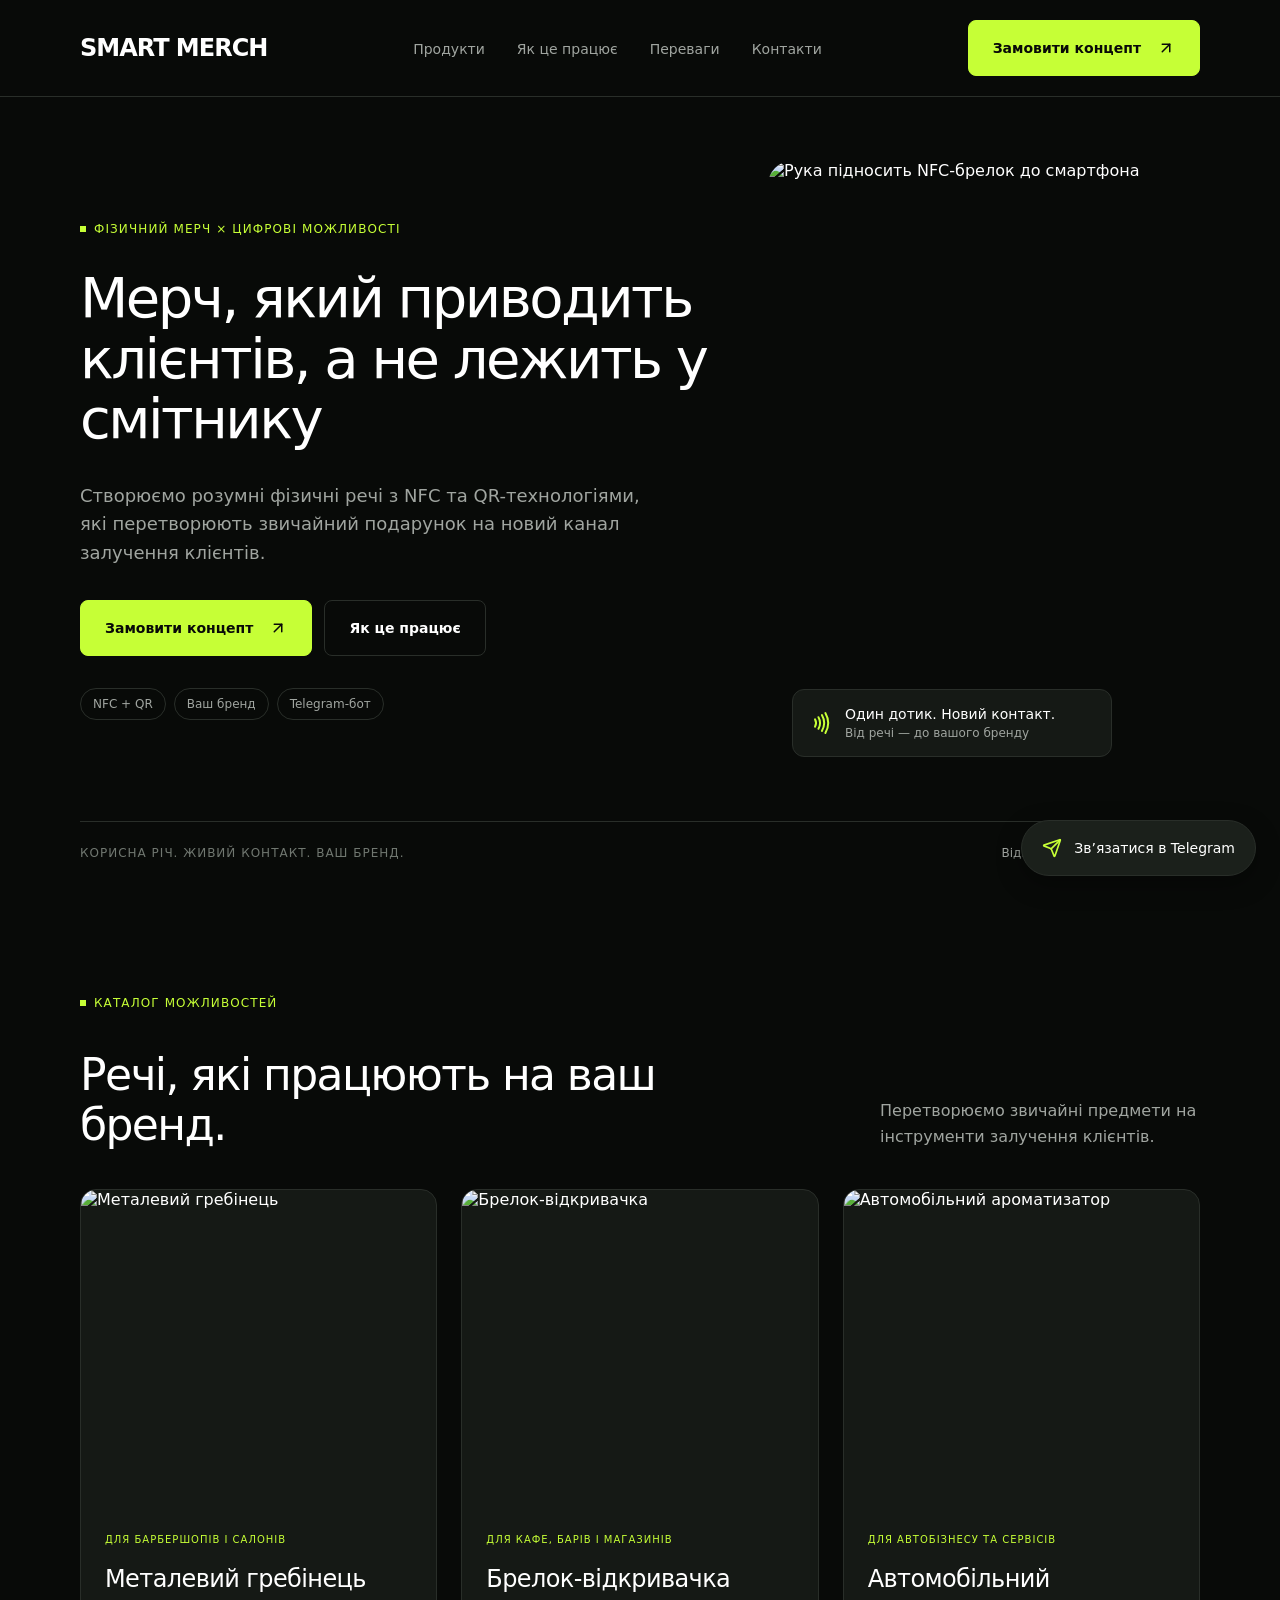
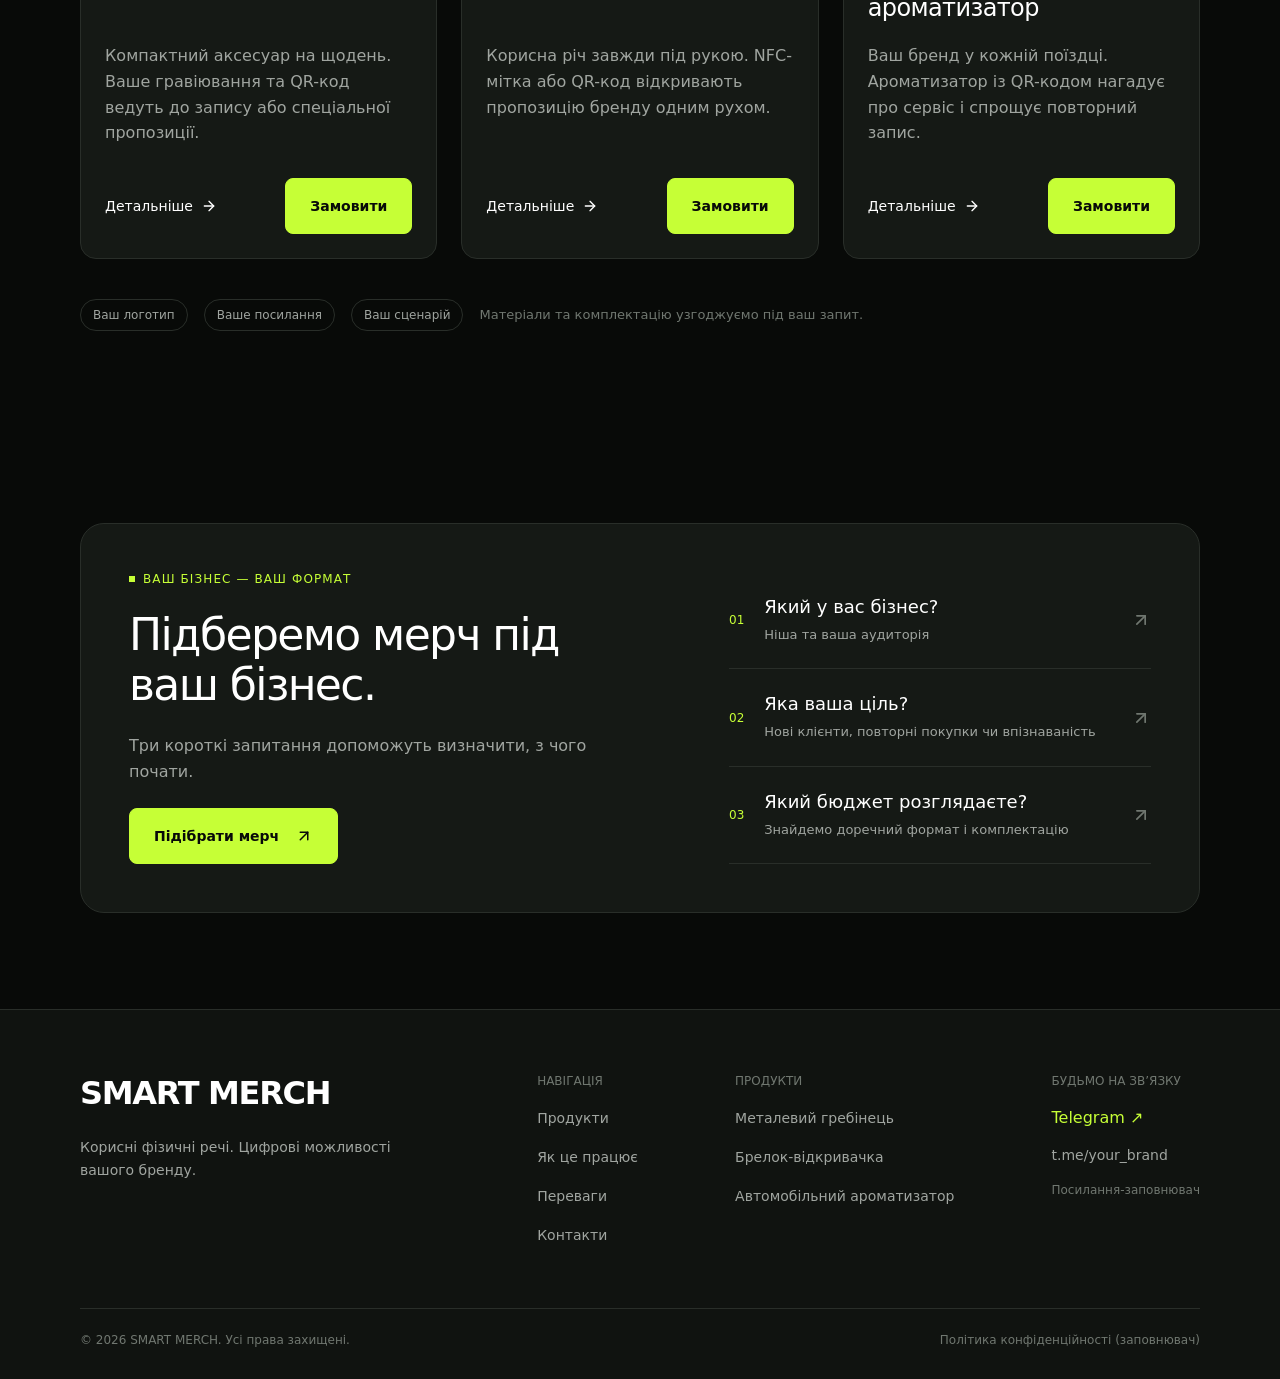
==== index.html @ d1deb355 "index.html, my sections created index.html, and my working sections. completed HTML and CSS, JS is n" ====
<!DOCTYPE html>
<html lang="uk">
<head>
<meta charset="UTF-8">
<meta name="viewport" content="width=device-width, initial-scale=1.0">
<title>SMART MERCH</title>

<link rel="stylesheet" href="css/tokens.css">
<link rel="stylesheet" href="css/buttons.css">
<link rel="stylesheet" href="css/header.css">
<link rel="stylesheet" href="css/hero.css">
<link rel="stylesheet" href="css/catalog.css">
<link rel="stylesheet" href="css/quiz.css">
<link rel="stylesheet" href="css/footer.css">
<link rel="stylesheet" href="css/floating-tg.css">
</head>
<body>

<header class="header" id="header">
  <div class="container header__inner">
    <a href="#hero" class="header__logo">SMART MERCH</a>

    <nav class="header__nav" id="header-nav" aria-label="Основна навігація">
      <ul class="header__list">
        <li><a class="header__link" href="#products">Продукти</a></li>
        <li><a class="header__link" href="#how">Як це працює</a></li>
        <li><a class="header__link" href="#benefits">Переваги</a></li>
        <li><a class="header__link" href="#contacts">Контакти</a></li>
        <li class="header__item--cta">
          <a class="btn btn--primary" href="#contacts">Замовити концепт</a>
        </li>
      </ul>
    </nav>

    <a class="btn btn--primary header__cta" href="#contacts">
      Замовити концепт
      <svg class="icon" width="18" height="18" viewBox="0 0 24 24" fill="none" stroke="currentColor" stroke-width="2" stroke-linecap="round" stroke-linejoin="round" aria-hidden="true"><path d="M7 7h10v10"/><path d="M7 17 17 7"/></svg>
    </a>

    <button class="header__burger" type="button" aria-label="Відкрити меню" aria-expanded="false" aria-controls="header-nav">
      <svg width="24" height="24" viewBox="0 0 24 24" fill="none" stroke="currentColor" stroke-width="2" stroke-linecap="round" aria-hidden="true"><path d="M4 6h16M4 12h16M4 18h16"/></svg>
    </button>
  </div>
</header>

<section class="hero" id="hero">
  <div class="container">
    <div class="hero__inner">
      <div class="hero__content">
        <p class="eyebrow">ФІЗИЧНИЙ МЕРЧ × ЦИФРОВІ МОЖЛИВОСТІ</p>

        <h1 class="hero__title">Мерч, який приводить клієнтів, а не лежить у смітнику</h1>

        <p class="hero__text">
          Створюємо розумні фізичні речі з NFC та QR-технологіями, які перетворюють звичайний подарунок на новий канал залучення клієнтів.
        </p>

        <div class="hero__actions">
          <a class="btn btn--primary" href="#contacts">
            Замовити концепт
            <svg class="icon" width="18" height="18" viewBox="0 0 24 24" fill="none" stroke="currentColor" stroke-width="2" stroke-linecap="round" stroke-linejoin="round" aria-hidden="true"><path d="M7 7h10v10"/><path d="M7 17 17 7"/></svg>
          </a>
          <a class="btn btn--secondary" href="#how">Як це працює</a>
        </div>

        <ul class="hero__tags" aria-label="Можливості">
          <li class="chip">NFC + QR</li>
          <li class="chip">Ваш бренд</li>
          <li class="chip">Telegram-бот</li>
        </ul>
      </div>

      <div class="hero__media">
        <img class="hero__image" src="img/hero-nfc.png" alt="Рука підносить NFC-брелок до смартфона" width="592" height="620">

        <div class="hero__hint">
          <svg class="icon" width="24" height="24" viewBox="0 0 24 24" fill="none" stroke="#c6ff36" stroke-width="2" stroke-linecap="round" stroke-linejoin="round" aria-hidden="true"><path d="M6 8.32a7.43 7.43 0 0 1 0 7.36"/><path d="M9.46 6.21a11.76 11.76 0 0 1 0 11.58"/><path d="M12.91 4.1a15.91 15.91 0 0 1 .01 15.8"/><path d="M16.37 2a20.16 20.16 0 0 1 0 20"/></svg>
          <div class="hero__hint-text">
            <p class="hero__hint-title">Один дотик. Новий контакт.</p>
            <p class="hero__hint-sub">Від речі — до вашого бренду</p>
          </div>
        </div>
      </div>
    </div>

    <div class="hero__principle">
      <p class="hero__principle-left">КОРИСНА РІЧ. ЖИВИЙ КОНТАКТ. ВАШ БРЕНД.</p>
      <a class="hero__principle-link" href="#products">Відкрийте можливості мерчу ↓</a>
    </div>
  </div>
</section>

<section class="catalog" id="products">
  <div class="container">
    <p class="eyebrow">КАТАЛОГ МОЖЛИВОСТЕЙ</p>

    <div class="catalog__intro">
      <h2 class="catalog__title">Речі, які працюють на ваш бренд.</h2>
      <p class="catalog__subtitle">Перетворюємо звичайні предмети на інструменти залучення клієнтів.</p>
    </div>

    <div class="catalog__grid">
      <article class="card" data-product-id="comb">
        <div class="card__media">
          <img class="card__image" src="img/product-comb.png" alt="Металевий гребінець" loading="lazy">
        </div>
        <div class="card__body">
          <p class="card__kicker">ДЛЯ БАРБЕРШОПІВ І САЛОНІВ</p>
          <h3 class="card__title">Металевий гребінець</h3>
          <p class="card__desc">Компактний аксесуар на щодень. Ваше гравіювання та QR-код ведуть до запису або спеціальної пропозиції.</p>
          <div class="card__actions">
            <button class="card__more" type="button" data-modal-open="comb">
              Детальніше
              <svg class="icon" width="16" height="16" viewBox="0 0 24 24" fill="none" stroke="currentColor" stroke-width="2" stroke-linecap="round" stroke-linejoin="round" aria-hidden="true"><path d="M5 12h14"/><path d="m12 5 7 7-7 7"/></svg>
            </button>
            <a class="btn btn--primary" href="#contacts" data-product="comb">Замовити</a>
          </div>
        </div>
      </article>

      <article class="card" data-product-id="opener">
        <div class="card__media">
          <img class="card__image" src="img/product-opener.png" alt="Брелок-відкривачка" loading="lazy">
        </div>
        <div class="card__body">
          <p class="card__kicker">ДЛЯ КАФЕ, БАРІВ І МАГАЗИНІВ</p>
          <h3 class="card__title">Брелок-відкривачка</h3>
          <p class="card__desc">Корисна річ завжди під рукою. NFC-мітка або QR-код відкривають пропозицію бренду одним рухом.</p>
          <div class="card__actions">
            <button class="card__more" type="button" data-modal-open="opener">
              Детальніше
              <svg class="icon" width="16" height="16" viewBox="0 0 24 24" fill="none" stroke="currentColor" stroke-width="2" stroke-linecap="round" stroke-linejoin="round" aria-hidden="true"><path d="M5 12h14"/><path d="m12 5 7 7-7 7"/></svg>
            </button>
            <a class="btn btn--primary" href="#contacts" data-product="opener">Замовити</a>
          </div>
        </div>
      </article>

      <article class="card" data-product-id="freshener">
        <div class="card__media">
          <img class="card__image" src="img/product-freshener.png" alt="Автомобільний ароматизатор" loading="lazy">
        </div>
        <div class="card__body">
          <p class="card__kicker">ДЛЯ АВТОБІЗНЕСУ ТА СЕРВІСІВ</p>
          <h3 class="card__title">Автомобільний ароматизатор</h3>
          <p class="card__desc">Ваш бренд у кожній поїздці. Ароматизатор із QR-кодом нагадує про сервіс і спрощує повторний запис.</p>
          <div class="card__actions">
            <button class="card__more" type="button" data-modal-open="freshener">
              Детальніше
              <svg class="icon" width="16" height="16" viewBox="0 0 24 24" fill="none" stroke="currentColor" stroke-width="2" stroke-linecap="round" stroke-linejoin="round" aria-hidden="true"><path d="M5 12h14"/><path d="m12 5 7 7-7 7"/></svg>
            </button>
            <a class="btn btn--primary" href="#contacts" data-product="freshener">Замовити</a>
          </div>
        </div>
      </article>
    </div>

    <div class="catalog__custom">
      <ul class="catalog__chips">
        <li class="chip">Ваш логотип</li>
        <li class="chip">Ваше посилання</li>
        <li class="chip">Ваш сценарій</li>
      </ul>
      <p class="catalog__note">Матеріали та комплектацію узгоджуємо під ваш запит.</p>
    </div>
  </div>
</section>

<section class="quiz" id="quiz">
  <div class="container">
    <div class="quiz__card">
      <div class="quiz__intro">
        <p class="eyebrow">ВАШ БІЗНЕС — ВАШ ФОРМАТ</p>
        <h2 class="quiz__title">Підберемо мерч під ваш бізнес.</h2>
        <p class="quiz__text">Три короткі запитання допоможуть визначити, з чого почати.</p>
        <button class="btn btn--primary quiz__start" type="button" data-quiz-start>
          Підібрати мерч
          <svg class="icon" width="18" height="18" viewBox="0 0 24 24" fill="none" stroke="currentColor" stroke-width="2" stroke-linecap="round" stroke-linejoin="round" aria-hidden="true"><path d="M7 7h10v10"/><path d="M7 17 17 7"/></svg>
        </button>
      </div>

      <div class="quiz__panel">
        <ol class="quiz__preview" data-quiz-preview>
          <li>
            <button class="quiz__preview-item" type="button" data-quiz-start="0">
              <span class="quiz__num">01</span>
              <span class="quiz__preview-body">
                <span class="quiz__preview-title">Який у вас бізнес?</span>
                <span class="quiz__preview-hint">Ніша та ваша аудиторія</span>
              </span>
              <svg class="icon quiz__arrow" width="20" height="20" viewBox="0 0 24 24" fill="none" stroke="currentColor" stroke-width="2" stroke-linecap="round" stroke-linejoin="round" aria-hidden="true"><path d="M7 7h10v10"/><path d="M7 17 17 7"/></svg>
            </button>
          </li>
          <li>
            <button class="quiz__preview-item" type="button" data-quiz-start="1">
              <span class="quiz__num">02</span>
              <span class="quiz__preview-body">
                <span class="quiz__preview-title">Яка ваша ціль?</span>
                <span class="quiz__preview-hint">Нові клієнти, повторні покупки чи впізнаваність</span>
              </span>
              <svg class="icon quiz__arrow" width="20" height="20" viewBox="0 0 24 24" fill="none" stroke="currentColor" stroke-width="2" stroke-linecap="round" stroke-linejoin="round" aria-hidden="true"><path d="M7 7h10v10"/><path d="M7 17 17 7"/></svg>
            </button>
          </li>
          <li>
            <button class="quiz__preview-item" type="button" data-quiz-start="2">
              <span class="quiz__num">03</span>
              <span class="quiz__preview-body">
                <span class="quiz__preview-title">Який бюджет розглядаєте?</span>
                <span class="quiz__preview-hint">Знайдемо доречний формат і комплектацію</span>
              </span>
              <svg class="icon quiz__arrow" width="20" height="20" viewBox="0 0 24 24" fill="none" stroke="currentColor" stroke-width="2" stroke-linecap="round" stroke-linejoin="round" aria-hidden="true"><path d="M7 7h10v10"/><path d="M7 17 17 7"/></svg>
            </button>
          </li>
        </ol>

        <div class="quiz__flow" data-quiz-flow hidden>
          <div class="quiz__progress" aria-hidden="true"><div class="quiz__progress-bar" data-quiz-bar></div></div>
          <p class="quiz__step" data-quiz-step></p>
          <h3 class="quiz__question" data-quiz-question tabindex="-1"></h3>
          <p class="quiz__hint" data-quiz-hint></p>
          <div class="quiz__options" data-quiz-options></div>
          <button class="quiz__back" type="button" data-quiz-back>← Назад</button>
        </div>

        <div class="quiz__result" data-quiz-result hidden>
          <p class="quiz__result-label">РЕКОМЕНДАЦІЯ</p>
          <h3 class="quiz__result-title" data-quiz-result-title tabindex="-1"></h3>
          <p class="quiz__result-text" data-quiz-result-text></p>
          <div class="quiz__result-actions">
            <a class="btn btn--primary" href="#contacts" data-quiz-cta>Замовити концепт</a>
            <button class="btn btn--secondary" type="button" data-quiz-restart>Пройти ще раз</button>
          </div>
        </div>
      </div>
    </div>
  </div>
</section>

<footer class="footer">
  <div class="container footer__inner">
    <div class="footer__top">
      <div class="footer__brand">
        <a class="footer__logo" href="#hero">SMART MERCH</a>
        <p class="footer__desc">Корисні фізичні речі. Цифрові можливості вашого бренду.</p>
      </div>

      <nav class="footer__group" aria-label="Навігація">
        <p class="footer__label">НАВІГАЦІЯ</p>
        <ul class="footer__list">
          <li><a class="footer__link" href="#products">Продукти</a></li>
          <li><a class="footer__link" href="#how">Як це працює</a></li>
          <li><a class="footer__link" href="#benefits">Переваги</a></li>
          <li><a class="footer__link" href="#contacts">Контакти</a></li>
        </ul>
      </nav>

      <div class="footer__group">
        <p class="footer__label">ПРОДУКТИ</p>
        <ul class="footer__list">
          <li><a class="footer__link" href="#products">Металевий гребінець</a></li>
          <li><a class="footer__link" href="#products">Брелок-відкривачка</a></li>
          <li><a class="footer__link" href="#products">Автомобільний ароматизатор</a></li>
        </ul>
      </div>

      <div class="footer__group footer__contact">
        <p class="footer__label">БУДЬМО НА ЗВ’ЯЗКУ</p>
        <a class="footer__telegram" href="https://t.me/your_brand" target="_blank" rel="noopener">Telegram ↗</a>
        <p class="footer__handle">t.me/your_brand</p>
        <p class="footer__placeholder">Посилання-заповнювач</p>
      </div>
    </div>

    <div class="footer__legal">
      <p>© 2026 SMART MERCH. Усі права захищені.</p>
      <a class="footer__policy" href="#">Політика конфіденційності (заповнювач)</a>
    </div>
  </div>
</footer>

<a class="floating-tg" href="https://t.me/your_brand" target="_blank" rel="noopener" aria-label="Зв’язатися в Telegram">
  <svg class="icon" width="20" height="20" viewBox="0 0 24 24" fill="none" stroke="#c6ff36" stroke-width="2" stroke-linecap="round" stroke-linejoin="round" aria-hidden="true"><path d="M14.536 21.686a.5.5 0 0 0 .937-.024l6.5-19a.496.496 0 0 0-.635-.635l-19 6.5a.5.5 0 0 0-.024.937l7.93 3.18a2 2 0 0 1 1.112 1.11z"/><path d="m21.854 2.147-10.94 10.939"/></svg>
  <span class="floating-tg__label">Зв’язатися в Telegram</span>
</a>

<script src="js/header.js"></script>
<script src="js/quiz.js"></script>
</body>
</html>
---- css/tokens.css ----
:root {
  --color-background: #080a08;
  --color-background-secondary: #101310;
  --color-card: #151915;
  --color-elevated: #1b201b;
  --color-border: #292e29;
  --color-text-primary: #ffffff;
  --color-text-secondary: #a0a5a0;
  --color-text-muted: #707770;
  --color-accent: #c6ff36;
  --color-accent-hover: #d8ff72;
  --color-error: #ff5b5b;
  --color-success: #73d98c;

  --font-family: 'Inter', system-ui, -apple-system, 'Segoe UI', sans-serif;

  --radius-btn: 8px;
  --radius-card: 16px;
  --radius-lg: 24px;
  --radius-pill: 999px;

  --container: 1440px;
  --gutter: 80px;
  --section-y: 96px;
}

@media (max-width: 1023px) {
  :root {
    --gutter: 32px;
    --section-y: 72px;
  }
}

@media (max-width: 599px) {
  :root {
    --gutter: 20px;
    --section-y: 56px;
  }
}

*,
*::before,
*::after {
  box-sizing: border-box;
}

html {
  scroll-behavior: smooth;
  scroll-padding-top: 96px;
}

body {
  margin: 0;
  background: var(--color-background);
  color: var(--color-text-primary);
  font-family: var(--font-family);
  -webkit-font-smoothing: antialiased;
}

img {
  display: block;
  max-width: 100%;
}

a {
  color: inherit;
  text-decoration: none;
}

ul,
ol {
  margin: 0;
  padding: 0;
  list-style: none;
}

h1,
h2,
h3,
p {
  margin: 0;
}

button {
  font: inherit;
  color: inherit;
}

.container {
  width: 100%;
  max-width: var(--container);
  margin: 0 auto;
  padding-inline: var(--gutter);
}

.eyebrow {
  display: flex;
  align-items: center;
  gap: 8px;
  font-size: 12px;
  font-weight: 500;
  letter-spacing: 1.1px;
  color: var(--color-accent);
}

.eyebrow::before {
  content: '';
  width: 6px;
  height: 6px;
  background: var(--color-accent);
}

.chip {
  display: inline-flex;
  padding: 8px 12px;
  border: 1px solid var(--color-border);
  border-radius: var(--radius-pill);
  font-size: 12px;
  color: var(--color-text-secondary);
  white-space: nowrap;
}

.icon {
  flex: none;
}

:focus-visible {
  outline: 2px solid var(--color-accent);
  outline-offset: 2px;
}
---- css/buttons.css ----
.btn {
  display: inline-flex;
  align-items: center;
  justify-content: center;
  gap: 16px;
  height: 56px;
  padding: 0 24px;
  border: 1px solid transparent;
  border-radius: var(--radius-btn);
  font-size: 14px;
  font-weight: 600;
  line-height: 1;
  white-space: nowrap;
  cursor: pointer;
  transition: background-color 0.2s, border-color 0.2s, transform 0.1s;
}

.btn:active {
  transform: translateY(1px);
}

.btn--primary {
  background: var(--color-accent);
  border-color: var(--color-accent);
  color: var(--color-background);
}

.btn--primary:hover {
  background: var(--color-accent-hover);
  border-color: var(--color-accent-hover);
}

.btn--secondary {
  background: var(--color-background);
  border-color: var(--color-border);
  color: var(--color-text-primary);
}

.btn--secondary:hover {
  border-color: var(--color-text-muted);
}

.btn[disabled] {
  opacity: 0.4;
  pointer-events: none;
}

@media (max-width: 1023px) {
  .btn {
    height: 48px;
    padding: 0 20px;
  }
}
---- css/header.css ----
.header {
  position: sticky;
  top: 0;
  z-index: 50;
  background: var(--color-background);
  border-bottom: 1px solid var(--color-border);
}

.header__inner {
  display: flex;
  align-items: center;
  justify-content: space-between;
  height: 96px;
}

.header__logo {
  font-size: 24px;
  font-weight: 800;
  letter-spacing: -1px;
  white-space: nowrap;
}

.header__list {
  display: flex;
  align-items: center;
  gap: 32px;
}

.header__link {
  font-size: 14px;
  color: var(--color-text-secondary);
  transition: color 0.2s;
}

.header__link:hover {
  color: var(--color-text-primary);
}

.header__item--cta,
.header__burger {
  display: none;
}

.header__burger {
  width: 48px;
  height: 48px;
  align-items: center;
  justify-content: center;
  border: 0;
  background: transparent;
  cursor: pointer;
}

@media (max-width: 1023px) {
  .header__inner {
    display: grid;
    grid-template-columns: 1fr auto;
    grid-template-rows: 80px 52px;
    grid-template-areas:
      'logo cta'
      'nav  nav';
    height: auto;
  }

  .header__logo { grid-area: logo; }
  .header__cta  { grid-area: cta; }

  .header__nav {
    grid-area: nav;
  }

  .header__list {
    justify-content: space-between;
    height: 52px;
  }
}

@media (max-width: 599px) {
  .header__inner {
    grid-template-rows: 72px;
    grid-template-areas: 'logo burger';
  }

  .header__logo {
    font-size: 20px;
  }

  .header__cta {
    display: none;
  }

  .header__burger {
    grid-area: burger;
    display: inline-flex;
    margin-right: -12px;
  }

  .header__nav {
    display: none;
    position: absolute;
    top: 100%;
    left: 0;
    right: 0;
    padding: 8px var(--gutter) 24px;
    background: var(--color-background);
    border-bottom: 1px solid var(--color-border);
  }

  .header.is-open .header__nav {
    display: block;
  }

  .header__list {
    flex-direction: column;
    align-items: stretch;
    gap: 0;
    height: auto;
  }

  .header__link {
    display: block;
    padding: 14px 0;
    font-size: 16px;
  }

  .header__item--cta {
    display: block;
    padding-top: 16px;
  }

  .header__item--cta .btn {
    width: 100%;
  }
}
---- css/hero.css ----
.hero {
  padding: 64px 0 40px;
}

.hero__inner {
  display: flex;
  align-items: center;
  gap: 48px;
}

.hero__content {
  display: flex;
  flex-direction: column;
  align-items: flex-start;
  gap: 32px;
  flex: 0 0 640px;
  max-width: 640px;
}

.hero__title {
  font-size: 56px;
  font-weight: 500;
  line-height: 1.08;
  letter-spacing: -2.5px;
}

.hero__text {
  max-width: 580px;
  font-size: 18px;
  line-height: 1.6;
  color: var(--color-text-secondary);
}

.hero__actions {
  display: flex;
  gap: 12px;
}

.hero__tags {
  display: flex;
  flex-wrap: wrap;
  gap: 8px;
}

.hero__media {
  position: relative;
  flex: 1;
  min-width: 0;
  height: 620px;
  border-radius: var(--radius-lg);
  overflow: hidden;
}

.hero__image {
  width: 100%;
  height: 100%;
  object-fit: cover;
}

.hero__hint {
  position: absolute;
  left: 24px;
  bottom: 24px;
  display: flex;
  align-items: center;
  gap: 12px;
  width: 320px;
  padding: 16px;
  background: var(--color-card);
  border: 1px solid var(--color-border);
  border-radius: 12px;
}

.hero__hint-text {
  display: flex;
  flex-direction: column;
  gap: 4px;
}

.hero__hint-title {
  font-size: 14px;
  font-weight: 500;
}

.hero__hint-sub {
  font-size: 12px;
  color: var(--color-text-secondary);
}

.hero__principle {
  display: flex;
  justify-content: space-between;
  gap: 24px;
  margin-top: 40px;
  padding-top: 24px;
  border-top: 1px solid var(--color-border);
  font-size: 12px;
}

.hero__principle-left {
  letter-spacing: 1px;
  color: var(--color-text-muted);
}

.hero__principle-link {
  color: var(--color-text-secondary);
  transition: color 0.2s;
}

.hero__principle-link:hover {
  color: var(--color-text-primary);
}

@media (max-width: 1023px) {
  .hero {
    padding: 56px 0 40px;
  }

  .hero__inner {
    flex-direction: column;
    align-items: stretch;
    gap: 32px;
  }

  .hero__content {
    flex: none;
    max-width: none;
    gap: 24px;
  }

  .hero__title {
    font-size: 52px;
    letter-spacing: -2px;
  }

  .hero__text {
    max-width: none;
    font-size: 16px;
  }

  .hero__media {
    flex: none;
    height: 440px;
  }

  .hero__hint {
    left: 16px;
    bottom: 16px;
    width: 332px;
  }

  .hero__principle {
    flex-direction: column;
    gap: 16px;
    margin-top: 32px;
  }
}

@media (max-width: 599px) {
  .hero {
    padding: 32px 0 32px;
  }

  .hero__title {
    font-size: 36px;
    letter-spacing: -1.2px;
  }

  .hero__actions {
    flex-direction: column;
    align-self: stretch;
    gap: 12px;
  }

  .hero__actions .btn {
    width: 100%;
  }

  .hero__media {
    height: 360px;
  }

  .hero__hint {
    width: auto;
    right: 16px;
  }
}
---- css/catalog.css ----
.catalog {
  padding: var(--section-y) 0;
}

.catalog .eyebrow {
  margin-bottom: 40px;
}

.catalog__intro {
  display: flex;
  align-items: flex-end;
  gap: 80px;
  margin-bottom: 40px;
}

.catalog__title {
  flex: 0 0 720px;
  max-width: 720px;
  font-size: 44px;
  font-weight: 500;
  line-height: 1.13;
  letter-spacing: -1.6px;
}

.catalog__subtitle {
  flex: 1;
  font-size: 16px;
  line-height: 1.6;
  color: var(--color-text-secondary);
}

.catalog__grid {
  display: grid;
  grid-template-columns: repeat(3, 1fr);
  gap: 24px;
}

.card {
  display: flex;
  flex-direction: column;
  background: var(--color-card);
  border: 1px solid var(--color-border);
  border-radius: var(--radius-card);
  overflow: hidden;
  transition: border-color 0.2s, transform 0.2s;
}

.card:hover {
  border-color: var(--color-text-muted);
  transform: translateY(-2px);
}

.card__media {
  height: 320px;
  overflow: hidden;
}

.card__image {
  width: 100%;
  height: 100%;
  object-fit: cover;
}

.card__body {
  display: flex;
  flex-direction: column;
  flex: 1;
  gap: 20px;
  padding: 24px;
}

.card__kicker {
  font-size: 10px;
  letter-spacing: 1px;
  color: var(--color-accent);
}

.card__title {
  min-height: 58px;
  font-size: 24px;
  font-weight: 500;
  line-height: 1.2;
  letter-spacing: -0.6px;
}

.card__desc {
  font-size: 16px;
  line-height: 1.6;
  color: var(--color-text-secondary);
}

.card__actions {
  display: flex;
  align-items: center;
  justify-content: space-between;
  margin-top: auto;
  padding-top: 12px;
}

.card__more {
  display: inline-flex;
  align-items: center;
  gap: 8px;
  padding: 0;
  border: 0;
  background: none;
  font-size: 14px;
  cursor: pointer;
}

.card__more .icon {
  transition: transform 0.2s;
}

.card__more:hover .icon {
  transform: translateX(3px);
}

.catalog__custom {
  display: flex;
  align-items: center;
  gap: 16px;
  margin-top: 40px;
}

.catalog__chips {
  display: flex;
  gap: 16px;
}

.catalog__note {
  font-size: 13px;
  color: var(--color-text-muted);
}

@media (max-width: 1023px) {
  .catalog .eyebrow {
    margin-bottom: 32px;
  }

  .catalog__intro {
    flex-direction: column;
    align-items: flex-start;
    gap: 24px;
    margin-bottom: 32px;
  }

  .catalog__title {
    flex: none;
    max-width: none;
    font-size: 38px;
    letter-spacing: -1.4px;
  }

  .catalog__grid {
    grid-template-columns: 1fr 1fr;
  }

  .card__media {
    height: 280px;
  }

  .card:nth-child(3) {
    grid-column: 1 / -1;
    flex-direction: row;
  }

  .card:nth-child(3) .card__media {
    flex: 0 0 336px;
    height: auto;
  }

  .catalog__custom {
    flex-direction: column;
    align-items: flex-start;
    gap: 16px;
  }
}

@media (max-width: 599px) {
  .catalog__title {
    font-size: 30px;
    letter-spacing: -1px;
  }

  .catalog__grid {
    grid-template-columns: 1fr;
  }

  .card__media {
    height: 300px;
  }

  .card:nth-child(3) {
    flex-direction: column;
  }

  .card:nth-child(3) .card__media {
    flex: none;
    height: 300px;
  }

  .card__title {
    min-height: 0;
  }

  .catalog__chips {
    flex-wrap: wrap;
    gap: 8px;
  }
}
---- css/quiz.css ----
.quiz {
  padding: var(--section-y) 0;
}

.quiz__card {
  display: flex;
  align-items: center;
  gap: 80px;
  padding: 48px;
  background: var(--color-card);
  border: 1px solid var(--color-border);
  border-radius: var(--radius-lg);
}

.quiz__intro {
  display: flex;
  flex-direction: column;
  align-items: flex-start;
  gap: 24px;
  flex: 0 0 520px;
  max-width: 520px;
}

.quiz__title {
  font-size: 44px;
  font-weight: 500;
  line-height: 1.13;
  letter-spacing: -1.6px;
}

.quiz__text {
  font-size: 16px;
  line-height: 1.6;
  color: var(--color-text-secondary);
}

.quiz__panel {
  flex: 1;
  min-width: 0;
}

.quiz__preview-item {
  display: flex;
  align-items: center;
  gap: 20px;
  width: 100%;
  padding: 24px 0;
  border: 0;
  border-bottom: 1px solid var(--color-border);
  background: none;
  text-align: left;
  cursor: pointer;
}

.quiz__num {
  font-size: 12px;
  color: var(--color-accent);
}

.quiz__preview-body {
  display: flex;
  flex: 1;
  flex-direction: column;
  gap: 8px;
}

.quiz__preview-title {
  font-size: 18px;
  font-weight: 500;
}

.quiz__preview-hint {
  font-size: 13px;
  line-height: 1.5;
  color: var(--color-text-secondary);
}

.quiz__arrow {
  color: var(--color-text-muted);
  transition: color 0.2s, transform 0.2s;
}

.quiz__preview-item:hover .quiz__arrow {
  color: var(--color-accent);
  transform: translate(2px, -2px);
}

.quiz__progress {
  height: 4px;
  margin-bottom: 24px;
  border-radius: 2px;
  background: var(--color-border);
  overflow: hidden;
}

.quiz__progress-bar {
  width: 0;
  height: 100%;
  background: var(--color-accent);
  transition: width 0.3s ease;
}

.quiz__step {
  margin-bottom: 12px;
  font-size: 12px;
  color: var(--color-accent);
}

.quiz__question {
  font-size: 24px;
  font-weight: 500;
  line-height: 1.2;
  letter-spacing: -0.6px;
  outline: none;
}

.quiz__hint {
  margin-top: 8px;
  font-size: 13px;
  color: var(--color-text-secondary);
}

.quiz__options {
  display: grid;
  gap: 12px;
  margin-top: 24px;
}

.quiz__option {
  padding: 16px 20px;
  border: 1px solid var(--color-border);
  border-radius: 12px;
  background: var(--color-background);
  font-size: 16px;
  text-align: left;
  cursor: pointer;
  transition: border-color 0.2s, background-color 0.2s;
}

.quiz__option:hover {
  border-color: var(--color-accent);
}

.quiz__option[aria-pressed='true'] {
  border-color: var(--color-accent);
  background: var(--color-elevated);
}

.quiz__back {
  margin-top: 20px;
  padding: 0;
  border: 0;
  background: none;
  font-size: 14px;
  color: var(--color-text-secondary);
  cursor: pointer;
}

.quiz__back:hover {
  color: var(--color-text-primary);
}

.quiz__result-label {
  margin-bottom: 12px;
  font-size: 12px;
  letter-spacing: 1.1px;
  color: var(--color-accent);
}

.quiz__result-title {
  font-size: 32px;
  font-weight: 500;
  line-height: 1.15;
  letter-spacing: -1px;
  outline: none;
}

.quiz__result-text {
  margin-top: 16px;
  font-size: 16px;
  line-height: 1.6;
  color: var(--color-text-secondary);
}

.quiz__result-actions {
  display: flex;
  flex-wrap: wrap;
  gap: 12px;
  margin-top: 28px;
}

@media (max-width: 1023px) {
  .quiz__card {
    flex-direction: column;
    align-items: stretch;
    gap: 32px;
    padding: 32px;
  }

  .quiz__intro {
    flex: none;
    max-width: none;
  }

  .quiz__title {
    font-size: 38px;
    letter-spacing: -1.4px;
  }
}

@media (max-width: 599px) {
  .quiz__card {
    padding: 24px;
  }

  .quiz__title {
    font-size: 30px;
    letter-spacing: -1px;
  }

  .quiz__start {
    width: 100%;
  }

  .quiz__preview-item {
    gap: 16px;
  }

  .quiz__question {
    font-size: 20px;
  }

  .quiz__result-title {
    font-size: 26px;
  }

  .quiz__result-actions .btn {
    width: 100%;
  }
}
---- css/footer.css ----
.footer {
  background: var(--color-background-secondary);
  border-top: 1px solid var(--color-border);
}

.footer__inner {
  padding-top: 64px;
  padding-bottom: 32px;
}

.footer__top {
  display: flex;
  justify-content: space-between;
  gap: 40px;
}

.footer__brand {
  display: flex;
  flex-direction: column;
  gap: 24px;
  width: 360px;
}

.footer__logo {
  font-size: 32px;
  font-weight: 800;
  letter-spacing: -1.3px;
}

.footer__desc {
  font-size: 14px;
  line-height: 1.6;
  color: var(--color-text-secondary);
}

.footer__group {
  display: flex;
  flex-direction: column;
  gap: 20px;
}

.footer__label {
  font-size: 12px;
  color: var(--color-text-muted);
}

.footer__list {
  display: flex;
  flex-direction: column;
  gap: 20px;
}

.footer__link {
  font-size: 14px;
  color: var(--color-text-secondary);
  transition: color 0.2s;
}

.footer__link:hover,
.footer__policy:hover {
  color: var(--color-text-primary);
}

.footer__telegram {
  font-size: 16px;
  color: var(--color-accent);
}

.footer__telegram:hover {
  color: var(--color-accent-hover);
}

.footer__handle {
  font-size: 14px;
  color: var(--color-text-secondary);
}

.footer__placeholder {
  font-size: 12px;
  color: var(--color-text-muted);
}

.footer__legal {
  display: flex;
  justify-content: space-between;
  gap: 24px;
  margin-top: 64px;
  padding-top: 24px;
  border-top: 1px solid var(--color-border);
  font-size: 12px;
  color: var(--color-text-muted);
}

.footer__policy {
  transition: color 0.2s;
}

@media (max-width: 1023px) {
  .footer__inner {
    padding-top: 48px;
  }

  .footer__top {
    display: grid;
    grid-template-columns: 1fr 1fr;
    gap: 40px 32px;
  }

  .footer__brand {
    grid-column: 1 / -1;
    width: auto;
    gap: 20px;
  }

  .footer__contact {
    grid-column: 1 / -1;
  }

  .footer__list {
    gap: 12px;
  }

  .footer__link {
    display: block;
    padding: 6px 0;
  }

  .footer__legal {
    margin-top: 40px;
  }
}

@media (max-width: 599px) {
  .footer__top {
    grid-template-columns: 1fr;
  }

  .footer__legal {
    flex-direction: column;
    gap: 12px;
  }
}
---- css/floating-tg.css ----
.floating-tg {
  position: fixed;
  right: 24px;
  bottom: 24px;
  z-index: 100;
  display: inline-flex;
  align-items: center;
  gap: 12px;
  height: 56px;
  padding: 0 20px;
  background: var(--color-elevated);
  border: 1px solid var(--color-border);
  border-radius: var(--radius-pill);
  font-size: 14px;
  font-weight: 500;
  white-space: nowrap;
  box-shadow: 0 8px 24px rgba(0, 0, 0, 0.35);
  transition: border-color 0.2s, transform 0.2s;
}

.floating-tg:hover {
  border-color: var(--color-accent);
  transform: translateY(-2px);
}

.floating-tg:active {
  transform: translateY(0);
}

@media (max-width: 1023px) {
  .floating-tg {
    height: 48px;
    padding: 0 16px;
  }
}

@media (max-width: 599px) {
  .floating-tg {
    right: 16px;
    bottom: 16px;
    width: 52px;
    height: 52px;
    justify-content: center;
    padding: 0;
  }

  .floating-tg__label {
    position: absolute;
    width: 1px;
    height: 1px;
    overflow: hidden;
    clip: rect(0 0 0 0);
  }
}
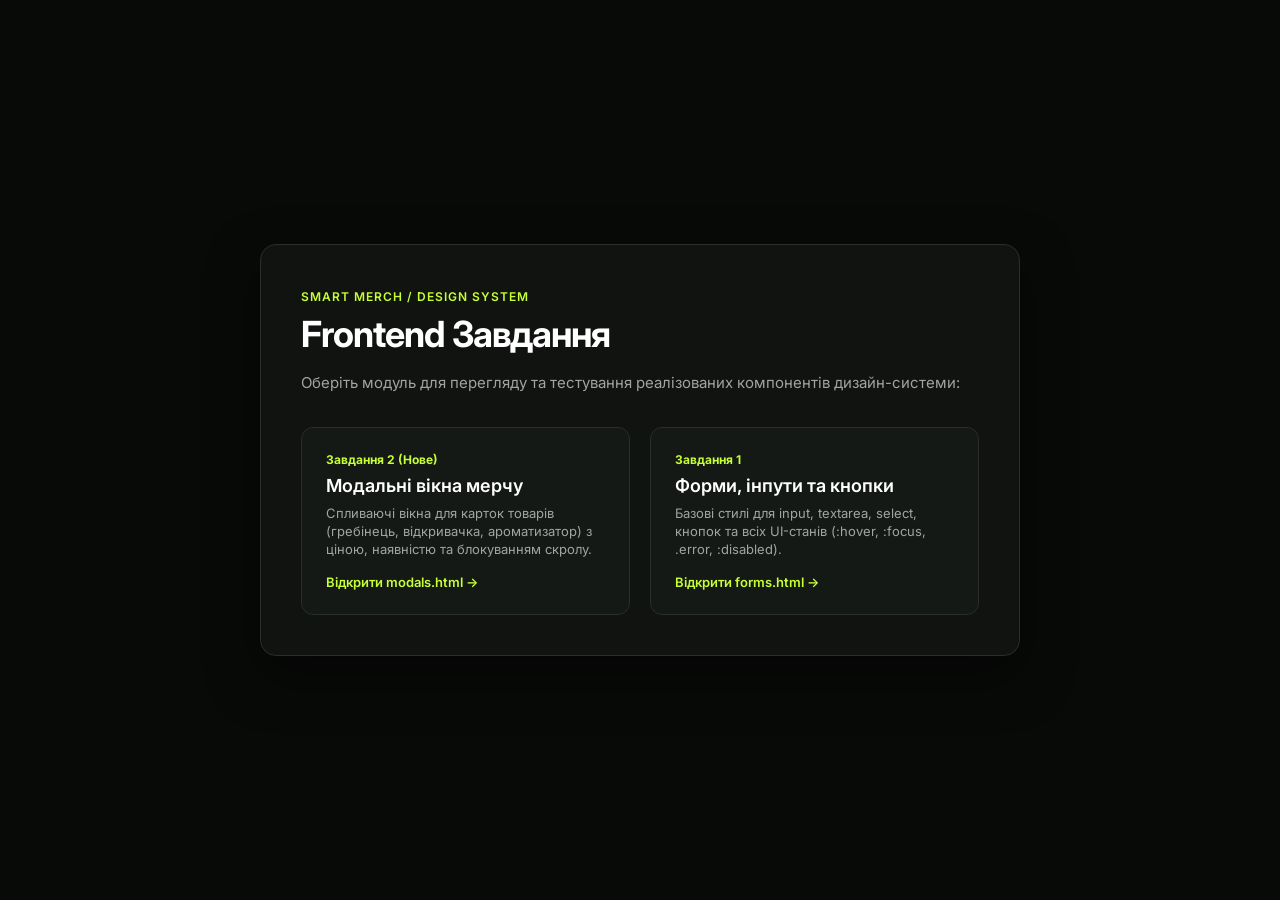
==== commit 9e2659b8: "feat: add merch catalog and accessible product modals Add product cards, dynamic modal details, keyb" ====
--- a/index.html
+++ b/index.html
@@ -1,289 +1,136 @@
 <!DOCTYPE html>
 <html lang="uk">
 <head>
-<meta charset="UTF-8">
-<meta name="viewport" content="width=device-width, initial-scale=1.0">
-<title>SMART MERCH</title>
-
-<link rel="stylesheet" href="css/tokens.css">
-<link rel="stylesheet" href="css/buttons.css">
-<link rel="stylesheet" href="css/header.css">
-<link rel="stylesheet" href="css/hero.css">
-<link rel="stylesheet" href="css/catalog.css">
-<link rel="stylesheet" href="css/quiz.css">
-<link rel="stylesheet" href="css/footer.css">
-<link rel="stylesheet" href="css/floating-tg.css">
+  <meta charset="UTF-8">
+  <meta name="viewport" content="width=device-width, initial-scale=1.0">
+  <title>SMART MERCH — Головна навігація проєкту</title>
+  <link rel="preconnect" href="https://fonts.googleapis.com">
+  <link rel="preconnect" href="https://fonts.gstatic.com" crossorigin>
+  <link href="https://fonts.googleapis.com/css2?family=Inter:wght@400;500;600;700;800&display=swap" rel="stylesheet">
+  <link rel="stylesheet" href="src/styles/tokens.css">
+  <style>
+    *, *::before, *::after { box-sizing: border-box; }
+    body {
+      margin: 0;
+      padding: 0;
+      background-color: var(--color-bg-primary, #080A08);
+      color: var(--color-text-primary, #FFFFFF);
+      font-family: var(--font-family, 'Inter', sans-serif);
+      display: flex;
+      align-items: center;
+      justify-content: center;
+      min-height: 100vh;
+      padding: 24px;
+    }
+    .hub-card {
+      max-width: 760px;
+      width: 100%;
+      background: var(--color-bg-secondary, #101310);
+      border: 1px solid var(--color-border, #292E29);
+      border-radius: var(--radius-lg, 16px);
+      padding: 40px;
+      box-shadow: 0 20px 50px rgba(0,0,0,0.5);
+    }
+    .badge {
+      display: inline-block;
+      font-size: 12px;
+      font-weight: 600;
+      letter-spacing: 1px;
+      text-transform: uppercase;
+      color: var(--color-accent, #C6FF36);
+      margin-bottom: 8px;
+    }
+    h1 {
+      font-size: clamp(28px, 4vw, 36px);
+      font-weight: 700;
+      letter-spacing: -1px;
+      margin: 0 0 12px;
+    }
+    p {
+      color: var(--color-text-secondary, #A0A5A0);
+      font-size: 15px;
+      line-height: 1.6;
+      margin-bottom: 32px;
+    }
+    .nav-grid {
+      display: grid;
+      grid-template-columns: repeat(auto-fit, minmax(280px, 1fr));
+      gap: 20px;
+    }
+    .nav-item {
+      display: flex;
+      flex-direction: column;
+      background: var(--color-card, #151915);
+      border: 1px solid var(--color-border, #292E29);
+      border-radius: var(--radius-md, 12px);
+      padding: 24px;
+      text-decoration: none;
+      color: inherit;
+      transition: all var(--transition-normal, 200ms ease);
+    }
+    .nav-item:hover {
+      border-color: var(--color-accent, #C6FF36);
+      transform: translateY(-3px);
+      box-shadow: 0 10px 24px rgba(0,0,0,0.4), 0 0 0 1px var(--color-accent, #C6FF36);
+    }
+    .nav-num {
+      font-size: 12px;
+      font-weight: 700;
+      color: var(--color-accent, #C6FF36);
+      margin-bottom: 8px;
+    }
+    .nav-title {
+      font-size: 18px;
+      font-weight: 600;
+      margin: 0 0 8px;
+      color: var(--color-text-primary, #FFFFFF);
+    }
+    .nav-desc {
+      font-size: 13px;
+      color: var(--color-text-secondary, #A0A5A0);
+      margin: 0 0 16px;
+      line-height: 1.4;
+      flex-grow: 1;
+    }
+    .nav-cta {
+      display: inline-flex;
+      align-items: center;
+      gap: 6px;
+      font-size: 13px;
+      font-weight: 600;
+      color: var(--color-accent, #C6FF36);
+    }
+  </style>
 </head>
 <body>
+  <div class="hub-card">
+    <span class="badge">SMART MERCH / Design System</span>
+    <h1>Frontend Завдання</h1>
+    <p>
+      Оберіть модуль для перегляду та тестування реалізованих компонентів дизайн-системи:
+    </p>
 
-<header class="header" id="header">
-  <div class="container header__inner">
-    <a href="#hero" class="header__logo">SMART MERCH</a>
+    <div class="nav-grid">
+      <!-- Модальні вікна -->
+      <a href="modals.html" class="nav-item">
+        <span class="nav-num">Завдання 2 (Нове)</span>
+        <h2 class="nav-title">Модальні вікна мерчу</h2>
+        <p class="nav-desc">
+          Спливаючі вікна для карток товарів (гребінець, відкривачка, ароматизатор) з ціною, наявністю та блокуванням скролу.
+        </p>
+        <span class="nav-cta">Відкрити modals.html →</span>
+      </a>
 
-    <nav class="header__nav" id="header-nav" aria-label="Основна навігація">
-      <ul class="header__list">
-        <li><a class="header__link" href="#products">Продукти</a></li>
-        <li><a class="header__link" href="#how">Як це працює</a></li>
-        <li><a class="header__link" href="#benefits">Переваги</a></li>
-        <li><a class="header__link" href="#contacts">Контакти</a></li>
-        <li class="header__item--cta">
-          <a class="btn btn--primary" href="#contacts">Замовити концепт</a>
-        </li>
-      </ul>
-    </nav>
-
-    <a class="btn btn--primary header__cta" href="#contacts">
-      Замовити концепт
-      <svg class="icon" width="18" height="18" viewBox="0 0 24 24" fill="none" stroke="currentColor" stroke-width="2" stroke-linecap="round" stroke-linejoin="round" aria-hidden="true"><path d="M7 7h10v10"/><path d="M7 17 17 7"/></svg>
-    </a>
-
-    <button class="header__burger" type="button" aria-label="Відкрити меню" aria-expanded="false" aria-controls="header-nav">
-      <svg width="24" height="24" viewBox="0 0 24 24" fill="none" stroke="currentColor" stroke-width="2" stroke-linecap="round" aria-hidden="true"><path d="M4 6h16M4 12h16M4 18h16"/></svg>
-    </button>
-  </div>
-</header>
-
-<section class="hero" id="hero">
-  <div class="container">
-    <div class="hero__inner">
-      <div class="hero__content">
-        <p class="eyebrow">ФІЗИЧНИЙ МЕРЧ × ЦИФРОВІ МОЖЛИВОСТІ</p>
-
-        <h1 class="hero__title">Мерч, який приводить клієнтів, а не лежить у смітнику</h1>
-
-        <p class="hero__text">
-          Створюємо розумні фізичні речі з NFC та QR-технологіями, які перетворюють звичайний подарунок на новий канал залучення клієнтів.
+      <!-- Форми та кнопки -->
+      <a href="forms.html" class="nav-item">
+        <span class="nav-num">Завдання 1</span>
+        <h2 class="nav-title">Форми, інпути та кнопки</h2>
+        <p class="nav-desc">
+          Базові стилі для input, textarea, select, кнопок та всіх UI-станів (:hover, :focus, .error, :disabled).
         </p>
-
-        <div class="hero__actions">
-          <a class="btn btn--primary" href="#contacts">
-            Замовити концепт
-            <svg class="icon" width="18" height="18" viewBox="0 0 24 24" fill="none" stroke="currentColor" stroke-width="2" stroke-linecap="round" stroke-linejoin="round" aria-hidden="true"><path d="M7 7h10v10"/><path d="M7 17 17 7"/></svg>
-          </a>
-          <a class="btn btn--secondary" href="#how">Як це працює</a>
-        </div>
-
-        <ul class="hero__tags" aria-label="Можливості">
-          <li class="chip">NFC + QR</li>
-          <li class="chip">Ваш бренд</li>
-          <li class="chip">Telegram-бот</li>
-        </ul>
-      </div>
-
-      <div class="hero__media">
-        <img class="hero__image" src="img/hero-nfc.png" alt="Рука підносить NFC-брелок до смартфона" width="592" height="620">
-
-        <div class="hero__hint">
-          <svg class="icon" width="24" height="24" viewBox="0 0 24 24" fill="none" stroke="#c6ff36" stroke-width="2" stroke-linecap="round" stroke-linejoin="round" aria-hidden="true"><path d="M6 8.32a7.43 7.43 0 0 1 0 7.36"/><path d="M9.46 6.21a11.76 11.76 0 0 1 0 11.58"/><path d="M12.91 4.1a15.91 15.91 0 0 1 .01 15.8"/><path d="M16.37 2a20.16 20.16 0 0 1 0 20"/></svg>
-          <div class="hero__hint-text">
-            <p class="hero__hint-title">Один дотик. Новий контакт.</p>
-            <p class="hero__hint-sub">Від речі — до вашого бренду</p>
-          </div>
-        </div>
-      </div>
-    </div>
-
-    <div class="hero__principle">
-      <p class="hero__principle-left">КОРИСНА РІЧ. ЖИВИЙ КОНТАКТ. ВАШ БРЕНД.</p>
-      <a class="hero__principle-link" href="#products">Відкрийте можливості мерчу ↓</a>
+        <span class="nav-cta">Відкрити forms.html →</span>
+      </a>
     </div>
   </div>
-</section>
-
-<section class="catalog" id="products">
-  <div class="container">
-    <p class="eyebrow">КАТАЛОГ МОЖЛИВОСТЕЙ</p>
-
-    <div class="catalog__intro">
-      <h2 class="catalog__title">Речі, які працюють на ваш бренд.</h2>
-      <p class="catalog__subtitle">Перетворюємо звичайні предмети на інструменти залучення клієнтів.</p>
-    </div>
-
-    <div class="catalog__grid">
-      <article class="card" data-product-id="comb">
-        <div class="card__media">
-          <img class="card__image" src="img/product-comb.png" alt="Металевий гребінець" loading="lazy">
-        </div>
-        <div class="card__body">
-          <p class="card__kicker">ДЛЯ БАРБЕРШОПІВ І САЛОНІВ</p>
-          <h3 class="card__title">Металевий гребінець</h3>
-          <p class="card__desc">Компактний аксесуар на щодень. Ваше гравіювання та QR-код ведуть до запису або спеціальної пропозиції.</p>
-          <div class="card__actions">
-            <button class="card__more" type="button" data-modal-open="comb">
-              Детальніше
-              <svg class="icon" width="16" height="16" viewBox="0 0 24 24" fill="none" stroke="currentColor" stroke-width="2" stroke-linecap="round" stroke-linejoin="round" aria-hidden="true"><path d="M5 12h14"/><path d="m12 5 7 7-7 7"/></svg>
-            </button>
-            <a class="btn btn--primary" href="#contacts" data-product="comb">Замовити</a>
-          </div>
-        </div>
-      </article>
-
-      <article class="card" data-product-id="opener">
-        <div class="card__media">
-          <img class="card__image" src="img/product-opener.png" alt="Брелок-відкривачка" loading="lazy">
-        </div>
-        <div class="card__body">
-          <p class="card__kicker">ДЛЯ КАФЕ, БАРІВ І МАГАЗИНІВ</p>
-          <h3 class="card__title">Брелок-відкривачка</h3>
-          <p class="card__desc">Корисна річ завжди під рукою. NFC-мітка або QR-код відкривають пропозицію бренду одним рухом.</p>
-          <div class="card__actions">
-            <button class="card__more" type="button" data-modal-open="opener">
-              Детальніше
-              <svg class="icon" width="16" height="16" viewBox="0 0 24 24" fill="none" stroke="currentColor" stroke-width="2" stroke-linecap="round" stroke-linejoin="round" aria-hidden="true"><path d="M5 12h14"/><path d="m12 5 7 7-7 7"/></svg>
-            </button>
-            <a class="btn btn--primary" href="#contacts" data-product="opener">Замовити</a>
-          </div>
-        </div>
-      </article>
-
-      <article class="card" data-product-id="freshener">
-        <div class="card__media">
-          <img class="card__image" src="img/product-freshener.png" alt="Автомобільний ароматизатор" loading="lazy">
-        </div>
-        <div class="card__body">
-          <p class="card__kicker">ДЛЯ АВТОБІЗНЕСУ ТА СЕРВІСІВ</p>
-          <h3 class="card__title">Автомобільний ароматизатор</h3>
-          <p class="card__desc">Ваш бренд у кожній поїздці. Ароматизатор із QR-кодом нагадує про сервіс і спрощує повторний запис.</p>
-          <div class="card__actions">
-            <button class="card__more" type="button" data-modal-open="freshener">
-              Детальніше
-              <svg class="icon" width="16" height="16" viewBox="0 0 24 24" fill="none" stroke="currentColor" stroke-width="2" stroke-linecap="round" stroke-linejoin="round" aria-hidden="true"><path d="M5 12h14"/><path d="m12 5 7 7-7 7"/></svg>
-            </button>
-            <a class="btn btn--primary" href="#contacts" data-product="freshener">Замовити</a>
-          </div>
-        </div>
-      </article>
-    </div>
-
-    <div class="catalog__custom">
-      <ul class="catalog__chips">
-        <li class="chip">Ваш логотип</li>
-        <li class="chip">Ваше посилання</li>
-        <li class="chip">Ваш сценарій</li>
-      </ul>
-      <p class="catalog__note">Матеріали та комплектацію узгоджуємо під ваш запит.</p>
-    </div>
-  </div>
-</section>
-
-<section class="quiz" id="quiz">
-  <div class="container">
-    <div class="quiz__card">
-      <div class="quiz__intro">
-        <p class="eyebrow">ВАШ БІЗНЕС — ВАШ ФОРМАТ</p>
-        <h2 class="quiz__title">Підберемо мерч під ваш бізнес.</h2>
-        <p class="quiz__text">Три короткі запитання допоможуть визначити, з чого почати.</p>
-        <button class="btn btn--primary quiz__start" type="button" data-quiz-start>
-          Підібрати мерч
-          <svg class="icon" width="18" height="18" viewBox="0 0 24 24" fill="none" stroke="currentColor" stroke-width="2" stroke-linecap="round" stroke-linejoin="round" aria-hidden="true"><path d="M7 7h10v10"/><path d="M7 17 17 7"/></svg>
-        </button>
-      </div>
-
-      <div class="quiz__panel">
-        <ol class="quiz__preview" data-quiz-preview>
-          <li>
-            <button class="quiz__preview-item" type="button" data-quiz-start="0">
-              <span class="quiz__num">01</span>
-              <span class="quiz__preview-body">
-                <span class="quiz__preview-title">Який у вас бізнес?</span>
-                <span class="quiz__preview-hint">Ніша та ваша аудиторія</span>
-              </span>
-              <svg class="icon quiz__arrow" width="20" height="20" viewBox="0 0 24 24" fill="none" stroke="currentColor" stroke-width="2" stroke-linecap="round" stroke-linejoin="round" aria-hidden="true"><path d="M7 7h10v10"/><path d="M7 17 17 7"/></svg>
-            </button>
-          </li>
-          <li>
-            <button class="quiz__preview-item" type="button" data-quiz-start="1">
-              <span class="quiz__num">02</span>
-              <span class="quiz__preview-body">
-                <span class="quiz__preview-title">Яка ваша ціль?</span>
-                <span class="quiz__preview-hint">Нові клієнти, повторні покупки чи впізнаваність</span>
-              </span>
-              <svg class="icon quiz__arrow" width="20" height="20" viewBox="0 0 24 24" fill="none" stroke="currentColor" stroke-width="2" stroke-linecap="round" stroke-linejoin="round" aria-hidden="true"><path d="M7 7h10v10"/><path d="M7 17 17 7"/></svg>
-            </button>
-          </li>
-          <li>
-            <button class="quiz__preview-item" type="button" data-quiz-start="2">
-              <span class="quiz__num">03</span>
-              <span class="quiz__preview-body">
-                <span class="quiz__preview-title">Який бюджет розглядаєте?</span>
-                <span class="quiz__preview-hint">Знайдемо доречний формат і комплектацію</span>
-              </span>
-              <svg class="icon quiz__arrow" width="20" height="20" viewBox="0 0 24 24" fill="none" stroke="currentColor" stroke-width="2" stroke-linecap="round" stroke-linejoin="round" aria-hidden="true"><path d="M7 7h10v10"/><path d="M7 17 17 7"/></svg>
-            </button>
-          </li>
-        </ol>
-
-        <div class="quiz__flow" data-quiz-flow hidden>
-          <div class="quiz__progress" aria-hidden="true"><div class="quiz__progress-bar" data-quiz-bar></div></div>
-          <p class="quiz__step" data-quiz-step></p>
-          <h3 class="quiz__question" data-quiz-question tabindex="-1"></h3>
-          <p class="quiz__hint" data-quiz-hint></p>
-          <div class="quiz__options" data-quiz-options></div>
-          <button class="quiz__back" type="button" data-quiz-back>← Назад</button>
-        </div>
-
-        <div class="quiz__result" data-quiz-result hidden>
-          <p class="quiz__result-label">РЕКОМЕНДАЦІЯ</p>
-          <h3 class="quiz__result-title" data-quiz-result-title tabindex="-1"></h3>
-          <p class="quiz__result-text" data-quiz-result-text></p>
-          <div class="quiz__result-actions">
-            <a class="btn btn--primary" href="#contacts" data-quiz-cta>Замовити концепт</a>
-            <button class="btn btn--secondary" type="button" data-quiz-restart>Пройти ще раз</button>
-          </div>
-        </div>
-      </div>
-    </div>
-  </div>
-</section>
-
-<footer class="footer">
-  <div class="container footer__inner">
-    <div class="footer__top">
-      <div class="footer__brand">
-        <a class="footer__logo" href="#hero">SMART MERCH</a>
-        <p class="footer__desc">Корисні фізичні речі. Цифрові можливості вашого бренду.</p>
-      </div>
-
-      <nav class="footer__group" aria-label="Навігація">
-        <p class="footer__label">НАВІГАЦІЯ</p>
-        <ul class="footer__list">
-          <li><a class="footer__link" href="#products">Продукти</a></li>
-          <li><a class="footer__link" href="#how">Як це працює</a></li>
-          <li><a class="footer__link" href="#benefits">Переваги</a></li>
-          <li><a class="footer__link" href="#contacts">Контакти</a></li>
-        </ul>
-      </nav>
-
-      <div class="footer__group">
-        <p class="footer__label">ПРОДУКТИ</p>
-        <ul class="footer__list">
-          <li><a class="footer__link" href="#products">Металевий гребінець</a></li>
-          <li><a class="footer__link" href="#products">Брелок-відкривачка</a></li>
-          <li><a class="footer__link" href="#products">Автомобільний ароматизатор</a></li>
-        </ul>
-      </div>
-
-      <div class="footer__group footer__contact">
-        <p class="footer__label">БУДЬМО НА ЗВ’ЯЗКУ</p>
-        <a class="footer__telegram" href="https://t.me/your_brand" target="_blank" rel="noopener">Telegram ↗</a>
-        <p class="footer__handle">t.me/your_brand</p>
-        <p class="footer__placeholder">Посилання-заповнювач</p>
-      </div>
-    </div>
-
-    <div class="footer__legal">
-      <p>© 2026 SMART MERCH. Усі права захищені.</p>
-      <a class="footer__policy" href="#">Політика конфіденційності (заповнювач)</a>
-    </div>
-  </div>
-</footer>
-
-<a class="floating-tg" href="https://t.me/your_brand" target="_blank" rel="noopener" aria-label="Зв’язатися в Telegram">
-  <svg class="icon" width="20" height="20" viewBox="0 0 24 24" fill="none" stroke="#c6ff36" stroke-width="2" stroke-linecap="round" stroke-linejoin="round" aria-hidden="true"><path d="M14.536 21.686a.5.5 0 0 0 .937-.024l6.5-19a.496.496 0 0 0-.635-.635l-19 6.5a.5.5 0 0 0-.024.937l7.93 3.18a2 2 0 0 1 1.112 1.11z"/><path d="m21.854 2.147-10.94 10.939"/></svg>
-  <span class="floating-tg__label">Зв’язатися в Telegram</span>
-</a>
-
-<script src="js/header.js"></script>
-<script src="js/quiz.js"></script>
 </body>
 </html>
--- a/src/styles/tokens.css
+++ b/src/styles/tokens.css
@@ -0,0 +1,104 @@
+/**
+ * SMART MERCH — Design System Tokens
+ * Tokens & Typography v1.0
+ */
+
+:root {
+  /* ==========================================================================
+     Кольори (Color Tokens)
+     ========================================================================== */
+  
+  /* Backgrounds & Surfaces */
+  --color-bg-primary: #080A08;          /* SMART MERCH / Background */
+  --color-bg-secondary: #101310;        /* SMART MERCH / Background secondary */
+  --color-card: #151915;                /* SMART MERCH / Card (фон інпутів та карток) */
+  --color-card-bg: #151915;             /* Аліас для фону карток */
+  --color-elevated: #1B201B;            /* SMART MERCH / Elevated */
+
+  /* Borders */
+  --color-border: #292E29;              /* SMART MERCH / Border */
+  --color-border-hover: #707770;        /* Підсвітка рамки при наведенні */
+
+  /* Typography Colors */
+  --color-text-primary: #FFFFFF;        /* SMART MERCH / Text primary */
+  --color-text-secondary: #A0A5A0;      /* SMART MERCH / Text secondary */
+  --color-text-muted: #707770;          /* SMART MERCH / Text muted */
+
+  /* Accent (Lime) */
+  --color-accent: #C6FF36;              /* SMART MERCH / Accent */
+  --color-accent-hover: #D8FF72;        /* SMART MERCH / Accent hover */
+  --color-accent-active: #B2EC28;       /* Акцент активного натискання */
+  --color-accent-glow: rgba(198, 255, 54, 0.16); /* Напівпрозорий салатовий фокус */
+
+  /* Semantic Colors */
+  --color-error: #FF5B5B;               /* SMART MERCH / Error */
+  --color-error-hover: #FF7575;
+  --color-error-glow: rgba(255, 91, 91, 0.16);   /* Напівпрозорий червоний фокус */
+  --color-success: #73D98C;             /* SMART MERCH / Success */
+  --color-success-glow: rgba(115, 217, 140, 0.16);
+
+  /* ==========================================================================
+     Шкала радіусів (Border Radius)
+     ========================================================================== */
+  --radius-xs: 4px;
+  --radius-sm: 8px;                     /* Стандарт для інпутів та кнопок */
+  --radius-md: 12px;                    /* Стандарт для карток та контейнерів */
+  --radius-lg: 16px;
+  --radius-xl: 24px;
+  --radius-full: 9999px;
+
+  /* ==========================================================================
+     Шкала відступів (Spacing Scale)
+     ========================================================================== */
+  --spacing-4: 4px;
+  --spacing-8: 8px;
+  --spacing-12: 12px;
+  --spacing-16: 16px;
+  --spacing-20: 20px;
+  --spacing-24: 24px;
+  --spacing-32: 32px;
+  --spacing-40: 40px;
+  --spacing-48: 48px;
+  --spacing-64: 64px;
+  --spacing-80: 80px;
+  --spacing-96: 96px;
+  --spacing-120: 120px;
+
+  /* ==========================================================================
+     Типографіка (Typography)
+     ========================================================================== */
+  --font-family: 'Inter', -apple-system, BlinkMacSystemFont, 'Segoe UI', Roboto, Helvetica, Arial, sans-serif;
+  
+  --font-size-xs: 12px;
+  --font-size-sm: 13px;
+  --font-size-base: 14px;
+  --font-size-md: 16px;
+  --font-size-lg: 18px;
+  --font-size-xl: 20px;
+  --font-size-2xl: 24px;
+  --font-size-3xl: 28px;
+  --font-size-4xl: 32px;
+  --font-size-5xl: 40px;
+  --font-size-6xl: 56px;
+  --font-size-display: 72px;
+
+  --font-weight-regular: 400;
+  --font-weight-medium: 500;
+  --font-weight-semibold: 600;
+  --font-weight-bold: 700;
+  --font-weight-extrabold: 800;
+
+  --line-height-tight: 1.15;
+  --line-height-normal: 1.4;
+  --line-height-relaxed: 1.5;
+
+  /* ==========================================================================
+     Тіні та ефекти (Shadows & Effects)
+     ========================================================================== */
+  --shadow-card: 0px 8px 24px rgba(0, 0, 0, 0.2);
+  --shadow-elevated: 0px 12px 32px rgba(0, 0, 0, 0.35);
+
+  /* Анімації (Transitions) */
+  --transition-fast: 150ms cubic-bezier(0.4, 0, 0.2, 1);
+  --transition-normal: 200ms cubic-bezier(0.4, 0, 0.2, 1);
+}
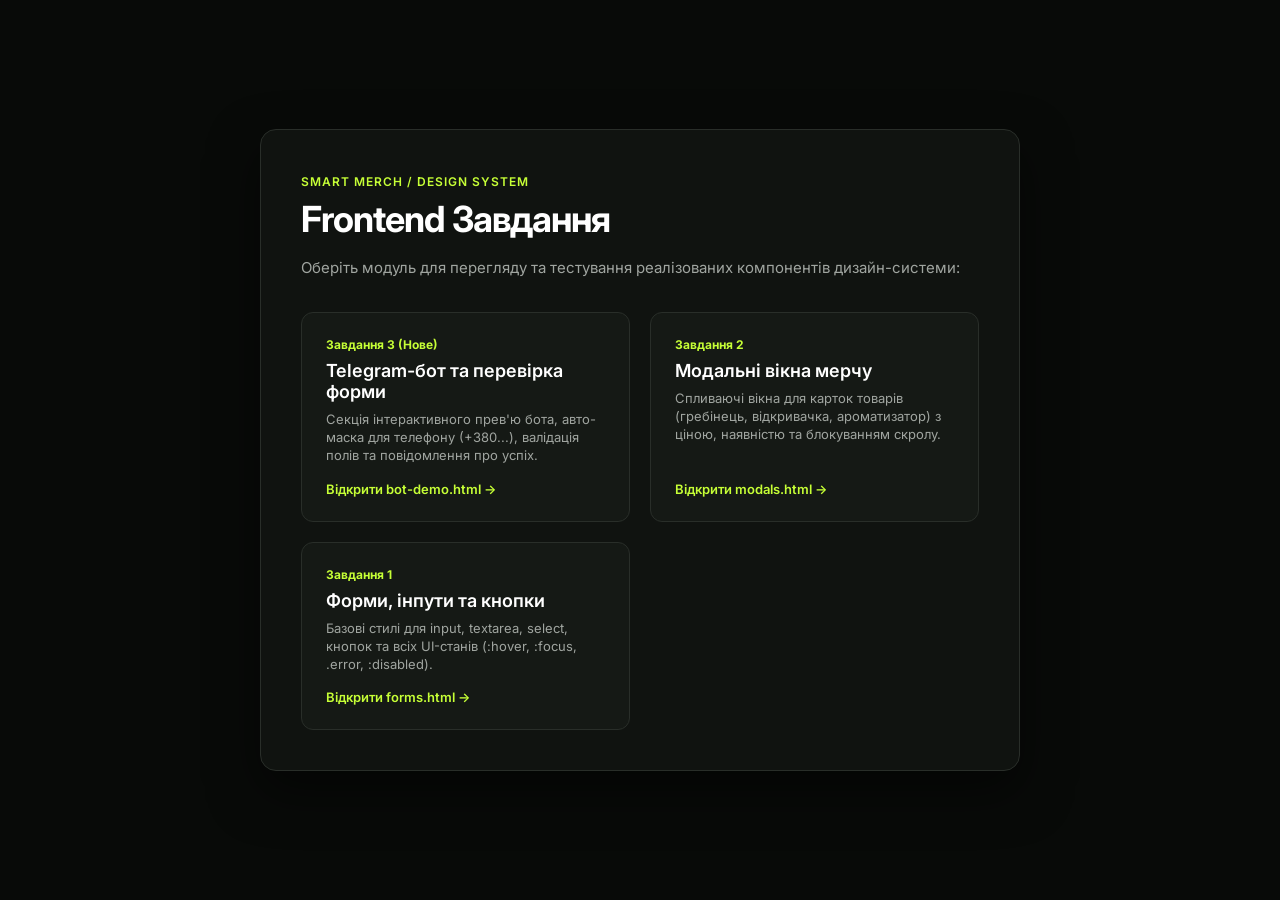
==== commit 47061022: "Complete SMART MERCH frontend tasks" ====
--- a/index.html
+++ b/index.html
@@ -111,9 +111,19 @@
     </p>
 
     <div class="nav-grid">
+      <!-- Бот і валідація форми (Нове) -->
+      <a href="bot-demo.html" class="nav-item">
+        <span class="nav-num">Завдання 3 (Нове)</span>
+        <h2 class="nav-title">Telegram-бот та перевірка форми</h2>
+        <p class="nav-desc">
+          Секція інтерактивного прев'ю бота, авто-маска для телефону (+380...), валідація полів та повідомлення про успіх.
+        </p>
+        <span class="nav-cta">Відкрити bot-demo.html →</span>
+      </a>
+
       <!-- Модальні вікна -->
       <a href="modals.html" class="nav-item">
-        <span class="nav-num">Завдання 2 (Нове)</span>
+        <span class="nav-num">Завдання 2</span>
         <h2 class="nav-title">Модальні вікна мерчу</h2>
         <p class="nav-desc">
           Спливаючі вікна для карток товарів (гребінець, відкривачка, ароматизатор) з ціною, наявністю та блокуванням скролу.
